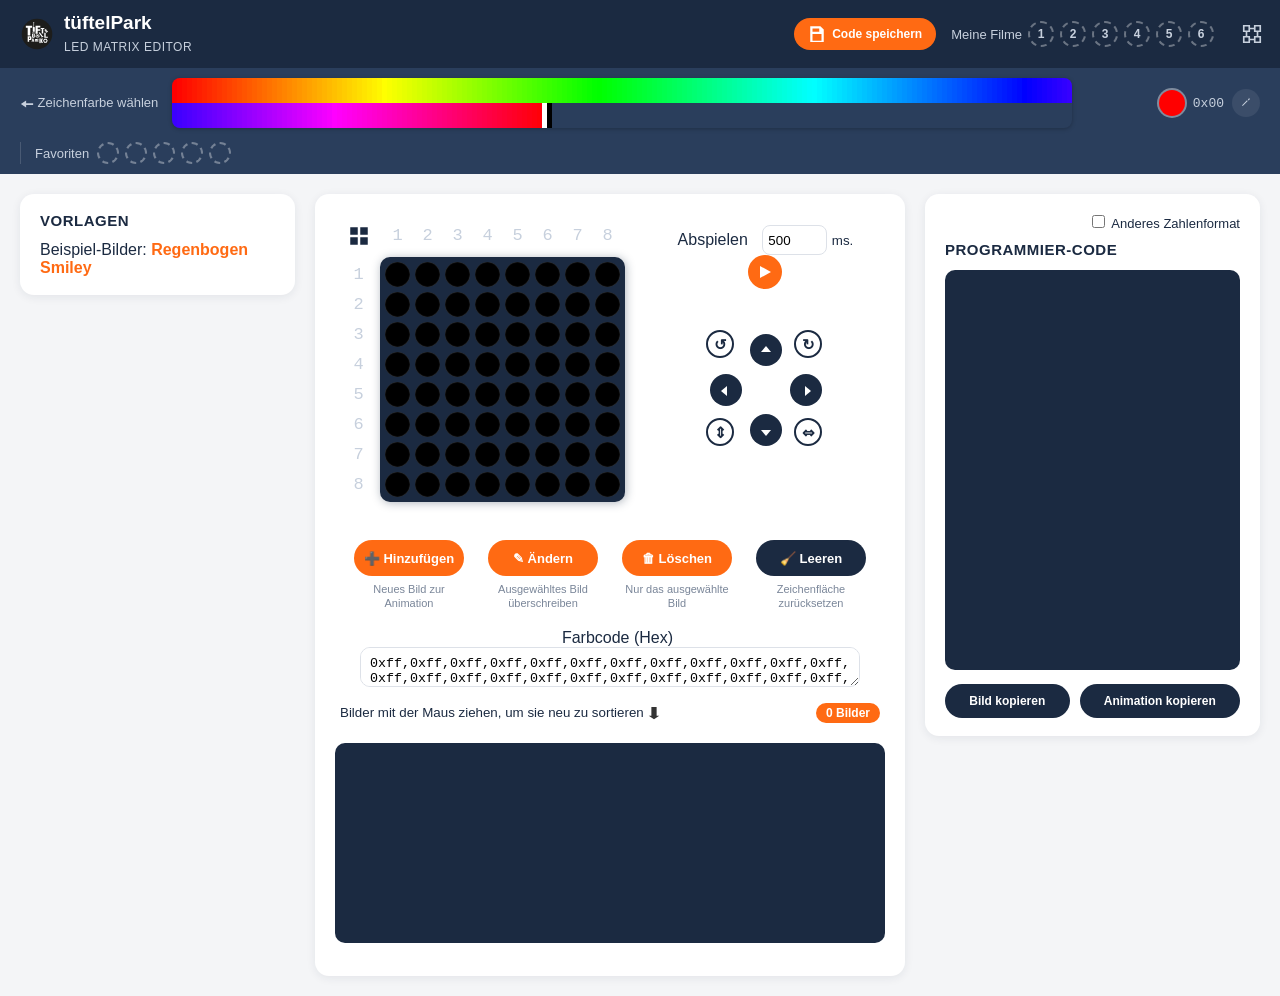
==== matrix_editor_v3/index.html @ 64420c73 "Optimierung des Editors NEUE FUNKTIONEN - Komplett von jQuery/Bootstrap/jQuery UI/highlight.js/Glyp" ====
<!DOCTYPE html>
<html lang="de">
<head>
    <meta charset="UTF-8">
    <title>LED Matrix Editor</title>
    <meta name="viewport" content="width=device-width, initial-scale=1">
    <meta name="keywords" content="LED matrix, 8x8, matrix editor, matrix animation">
    <meta name="description" content="Online matrix editor: create images for LED matrix">
    <meta name="author" content="Xantorohara">

    <style>
        @media only screen and (min-height: 900px) {
            #frames { height: 400px; }
        }
    </style>
    <link rel="icon" type="image/svg+xml" href="tp-logo.svg">
    <link rel="stylesheet" href="styles.css?1">
</head>

<body class="red-leds plain-theme">

<nav class="navbar">
    <span class="navbar-brand">
        <img src="tp-logo.svg" alt="tüftelPark" class="logo-mark">
        <span>tüftelPark<br><span class="brand-sub">LED Matrix Editor</span></span>
    </span>

    <span class="navbar-spacer"></span>

    <button id="save-code-button" type="button" title="Aktuellen Code als Datei speichern">
        <svg class="icon" viewBox="0 0 16 16" style="width:18px;height:18px;"><path d="M2 1h9l3 3v11H2V1zm2 2v3h6V3H4zm0 5v6h8V8H4z"/></svg>
        Code speichern
    </button>

    <div id="movie-slots" style="display:flex; align-items:center; gap:6px;" title="Leeren Platz anklicken = aktuelle Animation speichern. Belegten Platz anklicken = Film laden. Rechtsklick = Platz löschen.">
        <span class="navbar-text" style="white-space:nowrap;">Meine Filme</span>
        <span id="movie-slot-1" class="movie-slot" data-slot="0">1</span>
        <span id="movie-slot-2" class="movie-slot" data-slot="1">2</span>
        <span id="movie-slot-3" class="movie-slot" data-slot="2">3</span>
        <span id="movie-slot-4" class="movie-slot" data-slot="3">4</span>
        <span id="movie-slot-5" class="movie-slot" data-slot="4">5</span>
        <span id="movie-slot-6" class="movie-slot" data-slot="5">6</span>
        <button id="circuit-theme" title="Anderes Aussehen der Matrix" style="border:none;background:none;">
            <svg class="icon" viewBox="0 0 16 16" style="width:22px;height:22px;"><path d="M2 2h4v4H2V2zm8 0h4v4h-4V2zM2 10h4v4H2v-4zm8 0h4v4h-4v-4zM6 4h4M4 6v4M12 6v4M6 12h4" stroke="currentColor" fill="none" stroke-width="1.2"/></svg>
        </button>
    </div>
</nav>

<div class="navbar-colorbar">
    <span class="navbar-text" style="white-space:nowrap;">
        <svg class="navbar-icon" viewBox="0 0 16 16"><path d="M1 8l6-4v3h8v2H7v3z"/></svg>
        Zeichenfarbe wählen
    </span>
    <p id="color-container"></p>
    <span id="color-preview">
        <h1 id="color-show" class="color-0"></h1>
        <span id="color-word">0x00</span>
        <button id="pipette-button" type="button" title="Pipette: Farbe von der Zeichenfläche übernehmen">
            <svg class="icon" viewBox="0 0 16 16"><path d="M11 1a2 2 0 012 2l-1.5 1.5-1-1L12 2l-1-1zM9.3 4.2l1 1L4 11.5 2.7 12l.5-1.3 6.1-6.5z"/></svg>
        </button>
    </span>
    <span id="favorites-block" title="Leeren Punkt anklicken = aktuelle Farbe speichern. Gefüllten Punkt anklicken = Farbe auswählen. Rechtsklick = Favorit leeren.">
        <span class="navbar-text" style="white-space:nowrap;">Favoriten</span>
        <span id="favorites"></span>
    </span>
</div>

<div class="container-fluid">
    <div class="main-row">

        <div class="col-library">
            <h3>Vorlagen</h3>
            <ul id="sets">
                <li>Beispiel-Bilder:
                    <a href="#0x000102030405060708090a0b0c0d0e0f101112131415161718191a1b1c1d1e1f202122232425262728292a2b2c2d2e2f303132333435363738393a3b3c3d3e3f|404142434445464748494a4b4c4d4e4f505152535455565758595a5b5c5d5e5f606162636465666768696a6b6c6d6e6f707172737475767778797a7b7c7d7e7f|808182838485868788898a8b8c8d8e8f909192939495969798999a9b9c9d9e9fa0a1a2a3a4a5a6a7a8a9aaabacadaeafb0b1b2b3b4b5b6b7b8b9babbbcbdbebf|c0c1c2c3c4c5c6c7c8c9cacbcccdcecfd0d1d2d3d4d5d6d7d8d9dadbdcdddedfe0e1e2e3e4e5e6e7e8e9eaebecedeeeff0f1f2f3f4f5f6f7f8f9fafbfcfdfeff">
                        Regenbogen
                    </a>
                    <a href="#181818181818181818fefe1818fefe1818ffff1818ffff1818ffff1818ffff18181818181818181818ff18181818ff181818ffffffff18181818181818181818|181818181818181818ffff1818ffff1818fefe1818fefe1818fefe1818fefe18181818181818181818181818181818181818ffffffff18181818181818181818|181818181818181818ffff1818ffff18fffefefffffefeff18ffff1818ffff181818181818181818181818181818ff181818ffffffff18181818181818181818">
                        Smiley
                    </a>
                </li>
            </ul>
        </div>

        <div id="circuit" class="col-matrix">
            <table style="display:inline-block;">
                <tr>
                    <td>
                        <table id="matrix">
                            <tr>
                                <td id="matrix-toggle" title="Alles an- oder ausschalten" style="cursor:pointer;">
                                    <svg class="icon" viewBox="0 0 16 16" style="width:20px;height:20px;"><rect x="1" y="1" width="6" height="6"/><rect x="9" y="1" width="6" height="6"/><rect x="1" y="9" width="6" height="6"/><rect x="9" y="9" width="6" height="6"/></svg>
                                </td>
                                <td>
                                    <div id="cols-container"></div>
                                </td>
                                <td style="width: 15px;"></td>
                            </tr>
                            <tr>
                                <td id="rows-container"></td>
                                <td id="leds-container"></td>
                                <td></td>
                            </tr>
                            <tr>
                                <td></td>
                                <td></td>
                                <td style="height: 15px;"></td>
                            </tr>
                        </table>
                    </td>
                    <td style="vertical-align: top;">
                        <div id="player">
                            <label for="play-delay-input" style="padding-right: 10px;">Abspielen</label>
                            <input id="play-delay-input" type="number" min="100" value="500">
                            <small id="ms" title="Millisekunden pro Bild"> ms.</small>
                            <button id="play-button" title="Animation abspielen/anhalten">
                                <svg id="play-button-play" class="icon" viewBox="0 0 16 16"><path d="M3 2l11 6-11 6V2z"/></svg>
                                <svg id="play-button-stop" class="icon" viewBox="0 0 16 16" style="display:none"><rect x="3" y="3" width="10" height="10"/></svg>
                            </button>
                        </div>
                        <div style="height: 25px;"></div>
                        <div id="shift-buttons-container">
                            <button id="rotate-left-button" class="corner-button" style="top:6px; left:6px;" title="Bild um 90° nach links drehen">↺</button>
                            <button id="rotate-right-button" class="corner-button" style="top:6px; left:94px;" title="Bild um 90° nach rechts drehen">↻</button>
                            <button id="shift-up-button" style="top:10px; left:50px;" title="Bild nach oben schieben">
                                <svg class="icon" viewBox="0 0 16 16"><path d="M8 3l5 6H3z"/></svg>
                            </button>
                            <button id="shift-right-button" style="top:50px; left:90px;" title="Bild nach rechts schieben">
                                <svg class="icon" viewBox="0 0 16 16"><path d="M13 8l-6 5V3z"/></svg>
                            </button>
                            <button id="shift-down-button" style="top:90px; left:50px;" title="Bild nach unten schieben">
                                <svg class="icon" viewBox="0 0 16 16"><path d="M8 13L3 7h10z"/></svg>
                            </button>
                            <button id="shift-left-button" style="top:50px; left:10px;" title="Bild nach links schieben">
                                <svg class="icon" viewBox="0 0 16 16"><path d="M3 8l6-5v10z"/></svg>
                            </button>
                            <button id="mirror-v-button" class="corner-button" style="top:94px; left:6px;" title="Bild vertikal spiegeln (oben-unten)">⇕</button>
                            <button id="mirror-h-button" class="corner-button" style="top:94px; left:94px;" title="Bild horizontal spiegeln (links-rechts)">⇔</button>
                        </div>
                        <div style="height: 25px;"></div>
                    </td>
                </tr>

                <tr>
                    <td colspan="2">
                        <div id="edit-buttons-container">
                            <div class="edit-btn">
                                <button id="insert-button" title="Neues Bild zur Animation hinzufügen">➕ Hinzufügen</button>
                                <small>Neues Bild zur Animation</small>
                            </div>
                            <div class="edit-btn">
                                <button id="update-button" title="Ausgewähltes Bild mit der Zeichnung überschreiben">✎ Ändern</button>
                                <small>Ausgewähltes Bild überschreiben</small>
                            </div>
                            <div class="edit-btn">
                                <button id="delete-button" title="Ausgewähltes Bild aus der Animation entfernen">🗑 Löschen</button>
                                <small>Nur das ausgewählte Bild</small>
                            </div>
                            <div class="edit-btn">
                                <button id="clear-button" title="Zeichenfläche leeren">🧹 Leeren</button>
                                <small>Zeichenfläche zurücksetzen</small>
                            </div>
                        </div>
                    </td>
                </tr>
                <tr>
                    <td colspan="2" id="hex-input-row">
                        <label for="hex-input" style="padding: 0 10px 0 25px;">Farbcode (Hex)</label>
                        <textarea id="hex-input" spellcheck="false"></textarea>
                    </td>
                </tr>
            </table>

            <div style="padding: 5px; display:flex; align-items:center; justify-content:space-between; flex-wrap:wrap; gap:8px;">
                <small>
                    Bilder mit der Maus ziehen, um sie neu zu sortieren
                    <svg class="navbar-icon" viewBox="0 0 16 16" style="fill:#333;"><path d="M8 15l-6-4h3V1h6v10h3z"/></svg>
                </small>
                <span id="frame-count">0 Bilder</span>
            </div>

            <div id="frames"></div>
        </div>

        <div class="col-output">
            <div class="checkbox-row">
                <label><input type="checkbox" id="images-as-byte-arrays"> Anderes Zahlenformat</label>
            </div>
            <h3>Programmier-Code</h3>
            <textarea id="output" spellcheck="false"></textarea>
            <div id="copy-buttons-container">
                <button id="copy-image-button" type="button" title="Nur die Werte des aktuellen Bildes kopieren, ohne Klammern">Bild kopieren</button>
                <button id="copy-animation-button" type="button" title="Werte aller Frames kopieren, ohne Klammern">Animation kopieren</button>
            </div>
        </div>

    </div>
</div>

<script src="scripts.js?1"></script>
</body>
</html>
---- matrix_editor_v3/styles.css ----
/* LED Matrix Editor — im tüftelPark-Look, ohne externe Frameworks/Fonts */

:root {
    --tp-orange: #FF6A13;
    --tp-orange-dark: #E85A00;
    --tp-navy: #1B2A41;
    --tp-navy-light: #2A3E5C;
    --tp-bg: #F4F5F7;
    --tp-card: #FFFFFF;
    --tp-text: #1B2A41;
    --tp-radius: 14px;
}

* { box-sizing: border-box; }

body {
    margin: 0;
    background: var(--tp-bg);
    color: var(--tp-text);
    font-family: 'Segoe UI', 'Trebuchet MS', Verdana, Arial, sans-serif;
    user-select: none;
    -webkit-user-select: none;
}

a { color: var(--tp-orange); text-decoration: none; font-weight: 600; }
a:hover { text-decoration: underline; }

h3 {
    color: var(--tp-navy);
    font-weight: 800;
    text-transform: uppercase;
    letter-spacing: .5px;
    font-size: 15px;
    margin: 0 0 12px;
}

button {
    font-family: inherit;
    cursor: pointer;
}

/* ---------- Navigation ---------- */

.navbar {
    background: var(--tp-navy);
    color: #c7d0dd;
    padding: 12px 20px;
    display: flex;
    flex-wrap: wrap;
    align-items: center;
    gap: 15px;
}

.navbar-brand {
    display: flex;
    align-items: center;
    gap: 10px;
    color: #fff;
    font-size: 19px;
    font-weight: 800;
}

.navbar-brand .logo-mark {
    display: inline-block;
    width: 34px;
    height: 34px;
    border-radius: 50%;
    flex-shrink: 0;
}

.navbar-brand .brand-sub {
    font-weight: 400;
    font-size: 12px;
    color: #c7d0dd;
    text-transform: uppercase;
    letter-spacing: .5px;
}

.navbar-nav {
    list-style: none;
    display: flex;
    gap: 18px;
    margin: 0;
    padding: 0;
}

.navbar-nav a {
    color: #c7d0dd;
    font-weight: 600;
    font-size: 14px;
}

.navbar-nav a:hover {
    color: var(--tp-orange);
    text-decoration: none;
}

.navbar-text {
    color: #c7d0dd;
    font-size: 13px;
    margin: 0;
}

.navbar-spacer {
    flex: 1 1 auto;
}

.navbar-icon {
    display: inline-block;
    vertical-align: middle;
    width: 14px;
    height: 14px;
    fill: currentColor;
}

#save-code-button {
    display: inline-flex;
    align-items: center;
    gap: 6px;
    border: none;
    border-radius: 999px;
    background: var(--tp-orange);
    color: #fff;
    font-weight: 700;
    font-size: 12px;
    padding: 7px 14px;
    white-space: nowrap;
    transition: background .15s ease, transform .1s ease;
}

#save-code-button:hover {
    background: var(--tp-orange-dark);
    transform: translateY(-1px);
}

.navbar-colorbar {
    background: var(--tp-navy-light);
    padding: 10px 20px;
    display: flex;
    flex-wrap: wrap;
    align-items: center;
    gap: 14px;
}

.navbar-colorbar #color-container {
    margin: 0;
    flex: 1 1 auto;
    min-width: 200px;
}

#color-preview {
    display: flex;
    align-items: center;
    gap: 8px;
    flex-shrink: 0;
}

#color-show {
    width: 26px;
    height: 26px;
    margin: 0;
    border-radius: 50%;
    box-shadow: 0 0 0 2px rgba(255,255,255,.4);
}

#color-word {
    color: #c7d0dd;
    font-family: "Bitstream Vera Sans Mono", Monaco, "Courier New", Courier, monospace;
    font-size: 13px;
}

#pipette-button {
    display: inline-flex;
    align-items: center;
    justify-content: center;
    width: 28px;
    height: 28px;
    border: 2px solid transparent;
    border-radius: 50%;
    background: rgba(255,255,255,.08);
    color: #c7d0dd;
}

#pipette-button:hover {
    color: #fff;
    background: rgba(255,255,255,.18);
}

#pipette-button.active {
    color: #fff;
    background: var(--tp-orange);
    border-color: #fff;
}

#leds-matrix.pipette-mode .item {
    cursor: crosshair;
}

#favorites-block {
    display: flex;
    align-items: center;
    gap: 8px;
    flex-shrink: 0;
    padding-left: 14px;
    border-left: 1px solid rgba(255,255,255,.15);
}

#favorites {
    display: flex;
    gap: 6px;
}

.favorite-slot {
    display: inline-block;
    width: 22px;
    height: 22px;
    border-radius: 50%;
    cursor: pointer;
    border: 2px dashed rgba(255,255,255,.35);
    background: transparent;
}

.favorite-slot.filled {
    border-style: solid;
    border-color: rgba(255,255,255,.5);
}

.favorite-slot:hover {
    border-color: var(--tp-orange);
}

/* ---------- Layout ---------- */

.container-fluid {
    padding: 20px;
    max-width: 1400px;
    margin: 0 auto;
}

.main-row {
    display: flex;
    flex-wrap: wrap;
    gap: 20px;
    align-items: flex-start;
}

.col-library,
.col-matrix,
.col-output {
    background: var(--tp-card);
    border-radius: var(--tp-radius);
    padding: 18px 20px;
    box-shadow: 0 2px 10px rgba(27, 42, 65, 0.08);
}

.col-library {
    flex: 1 1 220px;
    min-width: 200px;
}

.col-matrix {
    flex: 2 1 480px;
    min-width: 320px;
    text-align: center;
}

.col-output {
    flex: 1 1 280px;
    min-width: 260px;
}

#sets {
    list-style: none;
    padding: 0;
    margin: 0;
}

.checkbox-row {
    text-align: right;
    margin-bottom: 10px;
    font-size: 13px;
}

/* ---------- Matrix / color tables ---------- */

#cols-list,
#rows-list,
#leds-matrix {
    font-family: "Bitstream Vera Sans Mono", Monaco, "Courier New", Courier, monospace;
    border-spacing: 5px;
    border-collapse: separate;
    margin: 0 auto;
}

#color-picker {
    display: flex;
    flex-wrap: wrap;
    justify-content: flex-start;
    width: 100%;
    max-width: 900px;
    margin: 0;
    border-radius: 8px;
    overflow: hidden;
    box-shadow: 0 1px 4px rgba(0,0,0, .25);
}

#color-picker .picker {
    width: 5px;
    min-width: 5px;
    height: 25px;
    cursor: pointer;
    flex: 0 0 auto;
}

#leds-matrix .item,
#cols-list .item,
#rows-list .item {
    width: 25px;
    min-width: 25px;
    max-width: 25px;
    height: 25px;
    min-height: 25px;
    max-height: 25px;
    cursor: pointer;
    font-size: 17px;
    text-align: center;
    color: #c7d0dd;
}

#leds-matrix .item {
    border-radius: 50%;
    box-shadow: inset 0 0 1px #666666;
}

#leds-matrix {
    background-color: var(--tp-navy);
    border-radius: 10px;
    box-shadow: 1px 1px 10px rgba(27, 42, 65, .35);
}

body.red-leds #matrix-toggle:hover,
body.red-leds #cols-list .item:hover,
body.red-leds #rows-list .item:hover,
body.red-leds #cols-list .item.hover,
body.red-leds #rows-list .item.hover {
    color: #ff3333;
    font-weight: bold;
}

body.yellow-leds #matrix-toggle:hover,
body.yellow-leds #cols-list .item:hover,
body.yellow-leds #rows-list .item:hover,
body.yellow-leds #cols-list .item.hover,
body.yellow-leds #rows-list .item.hover {
    color: #ffcc00;
    font-weight: bold;
}

body.green-leds #matrix-toggle:hover,
body.green-leds #cols-list .item:hover,
body.green-leds #rows-list .item:hover,
body.green-leds #cols-list .item.hover,
body.green-leds #rows-list .item.hover {
    color: #00cc00;
    font-weight: bold;
}

body.blue-leds #matrix-toggle:hover,
body.blue-leds #cols-list .item:hover,
body.blue-leds #rows-list .item:hover,
body.blue-leds #cols-list .item.hover,
body.blue-leds #rows-list .item.hover {
    color: #3366ff;
    font-weight: bold;
}

body.white-leds #matrix-toggle:hover,
body.white-leds #cols-list .item:hover,
body.white-leds #rows-list .item:hover,
body.white-leds #cols-list .item.hover,
body.white-leds #rows-list .item.hover {
    color: #ffffff;
    font-weight: bold;
}

body.black-leds #matrix-toggle:hover,
body.black-leds #cols-list .item:hover,
body.black-leds #rows-list .item:hover,
body.black-leds #cols-list .item.hover,
body.black-leds #rows-list .item.hover {
    color: var(--tp-orange);
    font-weight: bold;
}

/* ---------- Player / buttons ---------- */

#player {
    display: inline-block;
    padding: 10px;
}

#play-delay-input {
    height: 30px;
    width: 65px;
    padding: 5px;
    border: 1px solid #dde1e8;
    border-radius: 8px;
}

#hex-input {
    text-align: center;
    width: 100%;
    max-width: 500px;
    height: 40px;
    padding: 8px;
    border: 1px solid #dde1e8;
    border-radius: 10px;
    font-family: "Bitstream Vera Sans Mono", Monaco, "Courier New", Courier, monospace;
}

#hex-input-row {
    margin-top: 10px;
}

#edit-buttons-container {
    padding: 14px 10px;
    display: flex;
    justify-content: center;
    align-items: flex-start;
    gap: 24px;
    flex-wrap: wrap;
}

.edit-btn {
    display: flex;
    flex-direction: column;
    align-items: center;
    gap: 6px;
    width: 110px;
}

.edit-btn small {
    color: #7a8699;
    font-size: 11px;
    text-align: center;
    line-height: 1.3;
}

#shift-buttons-container {
    display: inline-block;
    position: relative;
    box-sizing: content-box;
    width: 130px;
    height: 130px;
}

button#insert-button,
button#update-button,
button#delete-button {
    width: 100%;
    height: 36px;
    border: none;
    border-radius: 999px;
    background: var(--tp-orange);
    color: #fff;
    font-weight: 700;
    font-size: 13px;
    transition: background .15s ease, transform .1s ease;
}

button#clear-button {
    width: 100%;
    height: 36px;
    border: none;
    border-radius: 999px;
    background: var(--tp-navy);
    color: #fff;
    font-weight: 700;
    font-size: 13px;
    transition: background .15s ease, transform .1s ease;
}

button#clear-button:hover {
    background: #0d1420;
    transform: translateY(-1px);
}

button#insert-button:hover,
button#update-button:hover,
button#delete-button:hover {
    background: var(--tp-orange-dark);
    transform: translateY(-1px);
}

button#insert-button:disabled,
button#update-button:disabled,
button#delete-button:disabled {
    background: #dde1e8;
    color: #9aa4b2;
    cursor: not-allowed;
    transform: none;
}

.corner-button {
    position: absolute;
    height: 28px;
    width: 28px;
    font-size: 15px;
    line-height: 1;
    box-sizing: border-box;
    border: 2px solid var(--tp-navy);
    border-radius: 50%;
    background: #fff;
    color: var(--tp-navy);
    font-weight: 700;
}

.corner-button:hover {
    background: var(--tp-navy);
    color: #fff;
}

#shift-up-button,
#shift-right-button,
#shift-down-button,
#shift-left-button {
    position: absolute;
    height: 32px;
    width: 32px;
    font-size: 15px;
    box-sizing: border-box;
    border: none;
    border-radius: 50%;
    background: var(--tp-navy);
    color: #fff;
}

#shift-up-button:hover,
#shift-right-button:hover,
#shift-down-button:hover,
#shift-left-button:hover {
    background: var(--tp-orange);
}

#play-button {
    border: none;
    border-radius: 50%;
    width: 34px;
    height: 34px;
    background: var(--tp-orange);
    color: #fff;
    vertical-align: middle;
}

#play-button:hover {
    background: var(--tp-orange-dark);
}

.icon {
    width: 16px;
    height: 16px;
    fill: currentColor;
    vertical-align: middle;
}

#leds-matrix .item:hover {
    box-shadow: 0 0 0 2px var(--tp-orange);
}

.movie-slot {
    display: inline-flex;
    align-items: center;
    justify-content: center;
    width: 26px;
    height: 26px;
    border-radius: 50%;
    cursor: pointer;
    border: 2px dashed rgba(255,255,255,.35);
    color: #c7d0dd;
    font-weight: 700;
    font-size: 12px;
    user-select: none;
}

.movie-slot.filled {
    border-style: solid;
    border-color: var(--tp-orange);
    background: var(--tp-orange);
    color: #fff;
}

.movie-slot:hover {
    border-color: var(--tp-orange);
}

#circuit-theme {
    display: inline-block;
    width: 25px;
    height: 25px;
    cursor: pointer;
    color: #c7d0dd;
    margin-left: 15px;
    border: none;
    background: none;
}

#circuit-theme:hover {
    color: var(--tp-orange);
}

#frame-count {
    display: inline-block;
    background: var(--tp-orange);
    color: #fff;
    font-weight: 700;
    font-size: 12px;
    padding: 3px 10px;
    border-radius: 999px;
    white-space: nowrap;
}

#autosave-toast {
    position: fixed;
    bottom: 18px;
    left: 50%;
    transform: translateX(-50%);
    background: var(--tp-navy);
    color: #fff;
    font-size: 13px;
    padding: 10px 16px;
    border-radius: 999px;
    box-shadow: 0 4px 16px rgba(0,0,0,.25);
    display: flex;
    align-items: center;
    gap: 12px;
    z-index: 1000;
    opacity: 1;
    transition: opacity .6s ease;
}

#autosave-toast.fade-out {
    opacity: 0;
}

#autosave-toast button {
    border: none;
    border-radius: 999px;
    background: var(--tp-orange);
    color: #fff;
    font-weight: 700;
    font-size: 12px;
    padding: 5px 12px;
}

#autosave-toast button:hover {
    background: var(--tp-orange-dark);
}

#frames {
    padding: 8px;
    height: 200px;
    overflow-y: scroll;
    text-align: left;
    border-radius: 10px;
    background: var(--tp-navy);
    margin: 15px 0;
}

#frames .frame {
    margin: 3px;
    display: inline-block;
    background-color: var(--tp-navy-light);
    border-spacing: 2px;
    border-collapse: separate;
    border: solid transparent 3px;
    border-radius: 6px;
    cursor: grab;
}

#frames .frame.dragging {
    opacity: 0.4;
}

#frames .frame .item {
    width: 7px;
    height: 7px;
    border-radius: 50%;
    box-shadow: inset 0 0 1px #333333;
}

#frames .frame.selected {
    border-color: var(--tp-orange);
}

#output {
    font-family: "Bitstream Vera Sans Mono", Monaco, "Courier New", Courier, monospace;
    resize: none;
    padding: 10px;
    width: 100%;
    height: 400px;
    background: var(--tp-navy);
    color: #d7ecff;
    border: none;
    border-radius: 10px;
}

#copy-buttons-container {
    display: flex;
    gap: 10px;
    margin-top: 10px;
}

#copy-buttons-container button {
    flex: 1 1 auto;
    height: 34px;
    border: none;
    border-radius: 999px;
    background: var(--tp-navy);
    color: #fff;
    font-weight: 700;
    font-size: 12px;
    transition: background .15s ease, transform .1s ease;
}

#copy-buttons-container button:hover {
    background: var(--tp-orange);
    transform: translateY(-1px);
}

#copy-buttons-container button.copied {
    background: #2ea043;
}

/* ---------- Circuit theme ---------- */

.circuit-theme #circuit {
    background-image: url('img/circuit.jpg');
    background-size: cover;
    padding: 5px;
}

.circuit-theme #matrix {
    color: white;
    border: solid 1px var(--tp-navy-light);
    background-color: var(--tp-navy);
    box-shadow: 10px 10px 10px rgba(0,0,0,.3);
    margin: 10px;
    border-radius: 10px;
}

.circuit-theme #leds-container {
    border: solid 1px #808080;
}

.circuit-theme #player,
.circuit-theme #shift-buttons-container,
.circuit-theme #edit-buttons-container {
    background-color: var(--tp-navy);
    border: solid 1px var(--tp-navy-light);
    box-shadow: 10px 10px 10px rgba(0,0,0,.3);
    border-radius: 10px;
}

.circuit-theme #player label,
.circuit-theme #ms,
.circuit-theme #shift-buttons-container label,
.circuit-theme #edit-buttons-container label {
    color: white;
}

/* ---------- 256 LED colour classes ---------- */
/* ---------- 256 LED colour classes ---------- */
.color-0 {background: #ff0000}
.color-1 {background: #ff0600}
.color-2 {background: #ff0c00}
.color-3 {background: #ff1200}
.color-4 {background: #ff1800}
.color-5 {background: #ff1e00}
.color-6 {background: #ff2400}
.color-7 {background: #ff2a00}
.color-8 {background: #ff3000}
.color-9 {background: #ff3600}
.color-10 {background: #ff3c00}
.color-11 {background: #ff4200}
.color-12 {background: #ff4800}
.color-13 {background: #ff4e00}
.color-14 {background: #ff5400}
.color-15 {background: #ff5a00}
.color-16 {background: #ff6000}
.color-17 {background: #ff6600}
.color-18 {background: #ff6c00}
.color-19 {background: #ff7200}
.color-20 {background: #ff7800}
.color-21 {background: #ff7e00}
.color-22 {background: #ff8400}
.color-23 {background: #ff8a00}
.color-24 {background: #ff9000}
.color-25 {background: #ff9600}
.color-26 {background: #ff9c00}
.color-27 {background: #ffa200}
.color-28 {background: #ffa800}
.color-29 {background: #ffae00}
.color-30 {background: #ffb400}
.color-31 {background: #ffba00}
.color-32 {background: #ffc000}
.color-33 {background: #ffc600}
.color-34 {background: #ffcc00}
.color-35 {background: #ffd200}
.color-36 {background: #ffd800}
.color-37 {background: #ffde00}
.color-38 {background: #ffe400}
.color-39 {background: #ffea00}
.color-40 {background: #fff000}
.color-41 {background: #fff600}
.color-42 {background: #ffff00}
.color-43 {background: #f9ff00}
.color-44 {background: #f3ff00}
.color-45 {background: #edff00}
.color-46 {background: #e7ff00}
.color-47 {background: #e1ff00}
.color-48 {background: #dbff00}
.color-49 {background: #d5ff00}
.color-50 {background: #cfff00}
.color-51 {background: #c9ff00}
.color-52 {background: #c3ff00}
.color-53 {background: #bdff00}
.color-54 {background: #b7ff00}
.color-55 {background: #b1ff00}
.color-56 {background: #abff00}
.color-57 {background: #a5ff00}
.color-58 {background: #9fff00}
.color-59 {background: #99ff00}
.color-60 {background: #93ff00}
.color-61 {background: #8dff00}
.color-62 {background: #87ff00}
.color-63 {background: #81ff00}
.color-64 {background: #7bff00}
.color-65 {background: #75ff00}
.color-66 {background: #6fff00}
.color-67 {background: #69ff00}
.color-68 {background: #63ff00}
.color-69 {background: #5dff00}
.color-70 {background: #57ff00}
.color-71 {background: #51ff00}
.color-72 {background: #4bff00}
.color-73 {background: #45ff00}
.color-74 {background: #3fff00}
.color-75 {background: #39ff00}
.color-76 {background: #33ff00}
.color-77 {background: #2dff00}
.color-78 {background: #27ff00}
.color-79 {background: #21ff00}
.color-80 {background: #1bff00}
.color-81 {background: #15ff00}
.color-82 {background: #0fff00}
.color-83 {background: #09ff00}
.color-84 {background: #03ff00}
.color-85 {background: #00ff00}
.color-86 {background: #00ff06}
.color-87 {background: #00ff0c}
.color-88 {background: #00ff12}
.color-89 {background: #00ff18}
.color-90 {background: #00ff1e}
.color-91 {background: #00ff24}
.color-92 {background: #00ff2a}
.color-93 {background: #00ff30}
.color-94 {background: #00ff36}
.color-95 {background: #00ff3c}
.color-96 {background: #00ff42}
.color-97 {background: #00ff48}
.color-98 {background: #00ff4e}
.color-99 {background: #00ff54}
.color-100 {background: #00ff5a}
.color-101 {background: #00ff60}
.color-102 {background: #00ff66}
.color-103 {background: #00ff6c}
.color-104 {background: #00ff72}
.color-105 {background: #00ff78}
.color-106 {background: #00ff7e}
.color-107 {background: #00ff84}
.color-108 {background: #00ff8a}
.color-109 {background: #00ff90}
.color-110 {background: #00ff96}
.color-111 {background: #00ff9c}
.color-112 {background: #00ffa2}
.color-113 {background: #00ffa8}
.color-114 {background: #00ffae}
.color-115 {background: #00ffb4}
.color-116 {background: #00ffba}
.color-117 {background: #00ffc0}
.color-118 {background: #00ffc6}
.color-119 {background: #00ffcc}
.color-120 {background: #00ffd2}
.color-121 {background: #00ffd8}
.color-122 {background: #00ffde}
.color-123 {background: #00ffe4}
.color-124 {background: #00ffea}
.color-125 {background: #00fff0}
.color-126 {background: #00fff6}
.color-127 {background: #00fffc}
.color-128 {background: #00ffff}
.color-129 {background: #00f9ff}
.color-130 {background: #00f3ff}
.color-131 {background: #00edff}
.color-132 {background: #00e7ff}
.color-133 {background: #00e1ff}
.color-134 {background: #00dbff}
.color-135 {background: #00d5ff}
.color-136 {background: #00cfff}
.color-137 {background: #00c9ff}
.color-138 {background: #00c3ff}
.color-139 {background: #00bdff}
.color-140 {background: #00b7ff}
.color-141 {background: #00b1ff}
.color-142 {background: #00abff}
.color-143 {background: #00a5ff}
.color-144 {background: #009fff}
.color-145 {background: #0099ff}
.color-146 {background: #0093ff}
.color-147 {background: #008dff}
.color-148 {background: #0087ff}
.color-149 {background: #0081ff}
.color-150 {background: #007bff}
.color-151 {background: #0075ff}
.color-152 {background: #006fff}
.color-153 {background: #0069ff}
.color-154 {background: #0063ff}
.color-155 {background: #005dff}
.color-156 {background: #0057ff}
.color-157 {background: #0051ff}
.color-158 {background: #004bff}
.color-159 {background: #0045ff}
.color-160 {background: #003fff}
.color-161 {background: #0039ff}
.color-162 {background: #0033ff}
.color-163 {background: #002dff}
.color-164 {background: #0027ff}
.color-165 {background: #0021ff}
.color-166 {background: #001bff}
.color-167 {background: #0015ff}
.color-168 {background: #000fff}
.color-169 {background: #0009ff}
.color-170 {background: #0000ff}
.color-171 {background: #0600ff}
.color-172 {background: #0c00ff}
.color-173 {background: #1200ff}
.color-174 {background: #1800ff}
.color-175 {background: #1e00ff}
.color-176 {background: #2400ff}
.color-177 {background: #2a00ff}
.color-178 {background: #3000ff}
.color-179 {background: #3600ff}
.color-180 {background: #3c00ff}
.color-181 {background: #4200ff}
.color-182 {background: #4800ff}
.color-183 {background: #4e00ff}
.color-184 {background: #5400ff}
.color-185 {background: #5a00ff}
.color-186 {background: #6000ff}
.color-187 {background: #6600ff}
.color-188 {background: #6c00ff}
.color-189 {background: #7200ff}
.color-190 {background: #7800ff}
.color-191 {background: #7e00ff}
.color-192 {background: #8400ff}
.color-193 {background: #8a00ff}
.color-194 {background: #9000ff}
.color-195 {background: #9600ff}
.color-196 {background: #9c00ff}
.color-197 {background: #a200ff}
.color-198 {background: #a800ff}
.color-199 {background: #ae00ff}
.color-200 {background: #b400ff}
.color-201 {background: #ba00ff}
.color-202 {background: #c000ff}
.color-203 {background: #c600ff}
.color-204 {background: #cc00ff}
.color-205 {background: #d200ff}
.color-206 {background: #d800ff}
.color-207 {background: #de00ff}
.color-208 {background: #e400ff}
.color-209 {background: #ea00ff}
.color-210 {background: #f000ff}
.color-211 {background: #f600ff}
.color-212 {background: #ff00ff}
.color-213 {background: #ff00f9}
.color-214 {background: #ff00f3}
.color-215 {background: #ff00ed}
.color-216 {background: #ff00e7}
.color-217 {background: #ff00e1}
.color-218 {background: #ff00db}
.color-219 {background: #ff00d5}
.color-220 {background: #ff00cf}
.color-221 {background: #ff00c9}
.color-222 {background: #ff00c3}
.color-223 {background: #ff00bd}
.color-224 {background: #ff00b7}
.color-225 {background: #ff00b1}
.color-226 {background: #ff00ab}
.color-227 {background: #ff00a5}
.color-228 {background: #ff009f}
.color-229 {background: #ff0099}
.color-230 {background: #ff0093}
.color-231 {background: #ff008d}
.color-232 {background: #ff0087}
.color-233 {background: #ff0081}
.color-234 {background: #ff007b}
.color-235 {background: #ff0075}
.color-236 {background: #ff006f}
.color-237 {background: #ff0069}
.color-238 {background: #ff0063}
.color-239 {background: #ff005d}
.color-240 {background: #ff0057}
.color-241 {background: #ff0051}
.color-242 {background: #ff004b}
.color-243 {background: #ff0045}
.color-244 {background: #ff003f}
.color-245 {background: #ff0039}
.color-246 {background: #ff0033}
.color-247 {background: #ff002d}
.color-248 {background: #ff0027}
.color-249 {background: #ff0021}
.color-250 {background: #ff001b}
.color-251 {background: #ff0015}
.color-252 {background: #ff000f}
.color-253 {background: #ff0009}
.color-254 {background: #ffffff}
.color-255 {background: #000000}
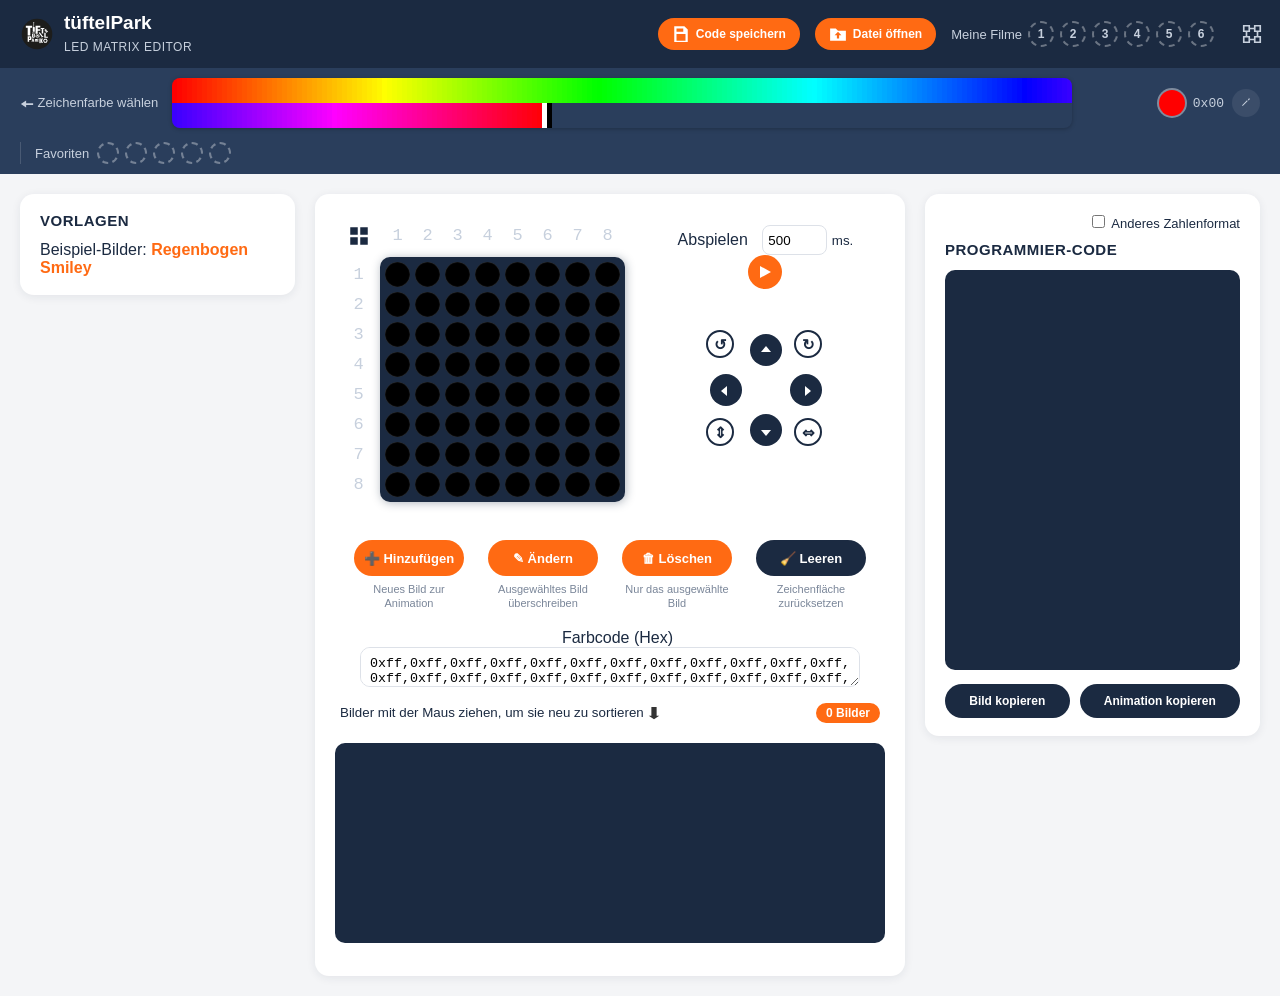
==== commit 12fe64c9: "Editor v3: gespeicherte Animationen wieder importieren - Button «Datei öffnen» und Drag & Drop für ." ====
--- a/matrix_editor_v3/index.html
+++ b/matrix_editor_v3/index.html
@@ -31,6 +31,12 @@
         <svg class="icon" viewBox="0 0 16 16" style="width:18px;height:18px;"><path d="M2 1h9l3 3v11H2V1zm2 2v3h6V3H4zm0 5v6h8V8H4z"/></svg>
         Code speichern
     </button>
+
+    <button id="open-code-button" type="button" title="Gespeicherten Code (.h, .txt, .ino) öffnen – die Datei kann auch auf die Bilderleiste gezogen werden">
+        <svg class="icon" viewBox="0 0 16 16" style="width:18px;height:18px;"><path d="M1 3h5l2 2h7v9H1V3zm7 3L5 9h2v3h2V9h2L8 6z"/></svg>
+        Datei öffnen
+    </button>
+    <input id="open-code-input" type="file" accept=".h,.txt,.ino,.c,.cpp,text/plain" style="display:none;">
 
     <div id="movie-slots" style="display:flex; align-items:center; gap:6px;" title="Leeren Platz anklicken = aktuelle Animation speichern. Belegten Platz anklicken = Film laden. Rechtsklick = Platz löschen.">
         <span class="navbar-text" style="white-space:nowrap;">Meine Filme</span>
--- a/matrix_editor_v3/styles.css
+++ b/matrix_editor_v3/styles.css
@@ -113,7 +113,8 @@
     fill: currentColor;
 }
 
-#save-code-button {
+#save-code-button,
+#open-code-button {
     display: inline-flex;
     align-items: center;
     gap: 6px;
@@ -128,9 +129,40 @@
     transition: background .15s ease, transform .1s ease;
 }
 
-#save-code-button:hover {
+#save-code-button:hover,
+#open-code-button:hover {
     background: var(--tp-orange-dark);
     transform: translateY(-1px);
+}
+
+#frames.drop-target {
+    outline: 3px dashed var(--tp-orange);
+    outline-offset: -3px;
+}
+
+#import-toast {
+    position: fixed;
+    bottom: 18px;
+    left: 50%;
+    transform: translateX(-50%);
+    background: var(--tp-navy);
+    color: #fff;
+    font-size: 13px;
+    padding: 10px 16px;
+    border-radius: 999px;
+    box-shadow: 0 4px 16px rgba(0,0,0,.25);
+    z-index: 1001;
+    opacity: 1;
+    transition: opacity .6s ease;
+    max-width: calc(100vw - 32px);
+}
+
+#import-toast.error {
+    background: #b3261e;
+}
+
+#import-toast.fade-out {
+    opacity: 0;
 }
 
 .navbar-colorbar {
